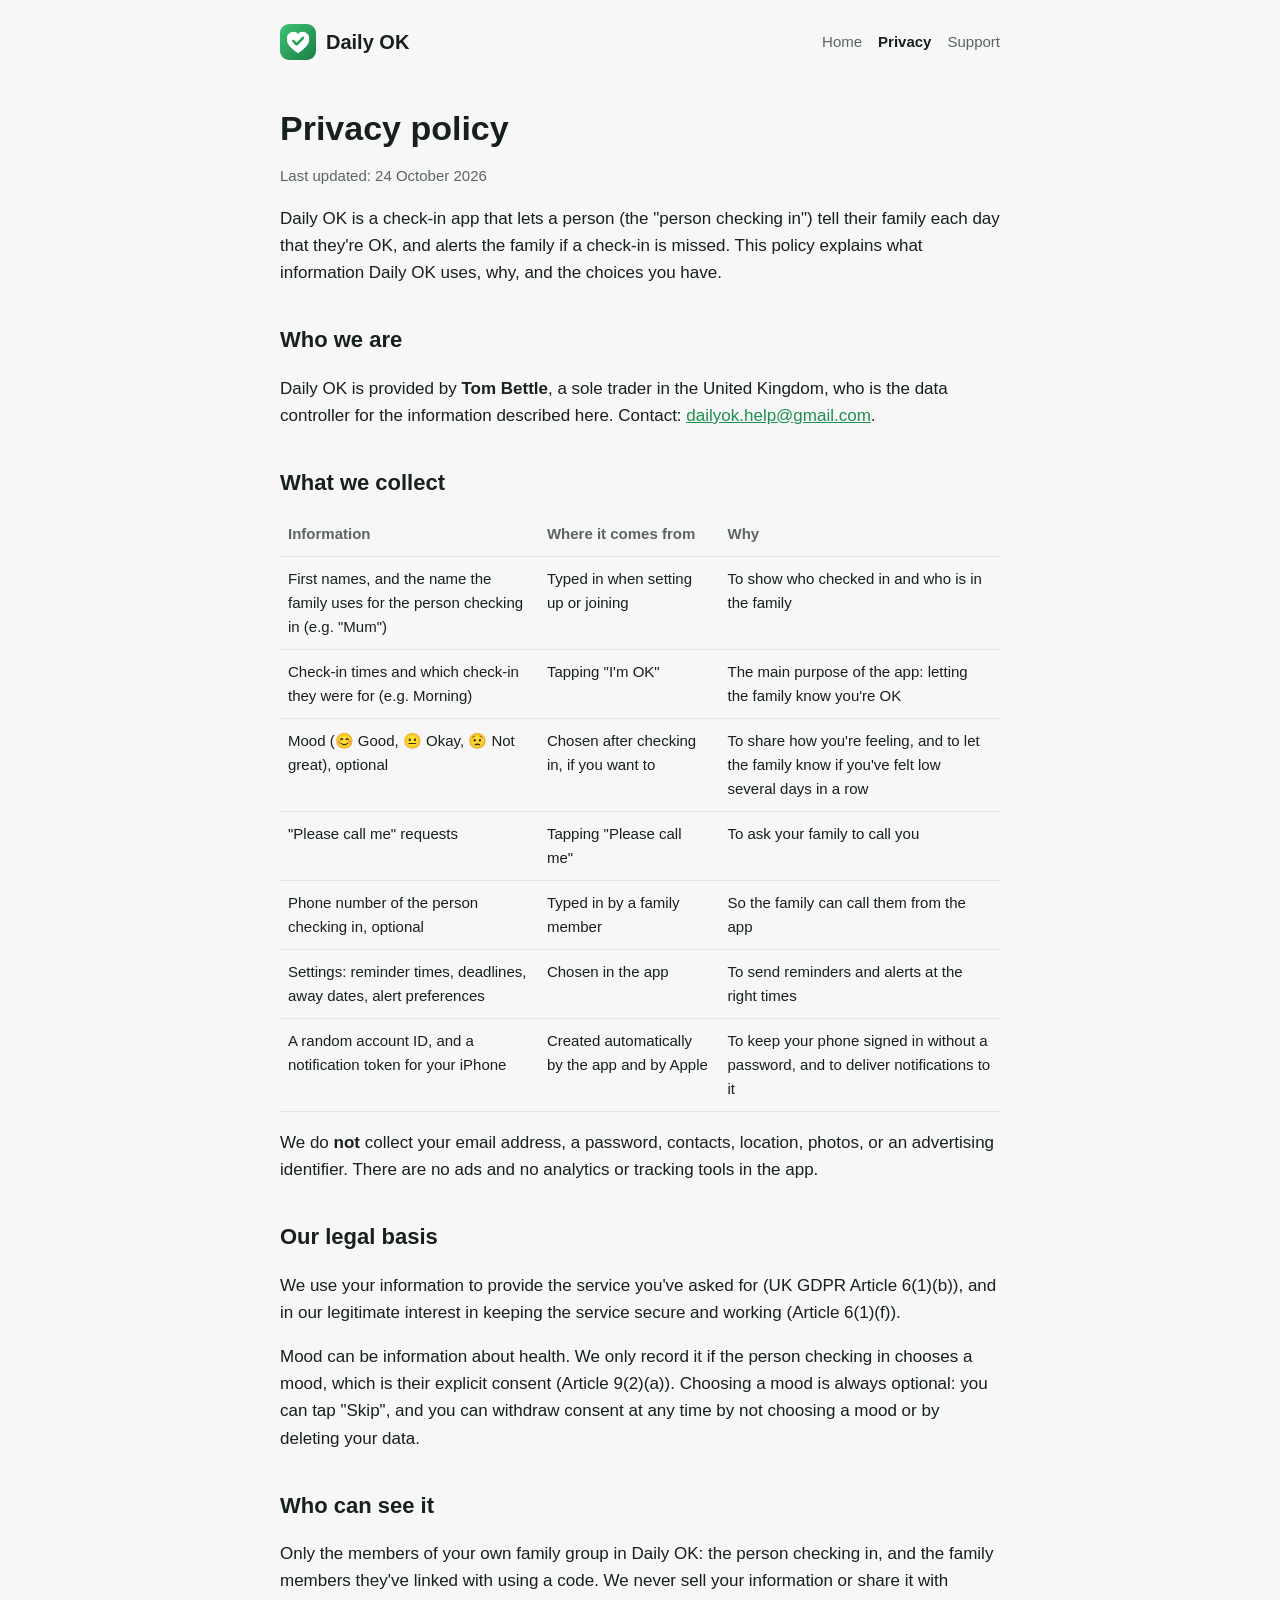
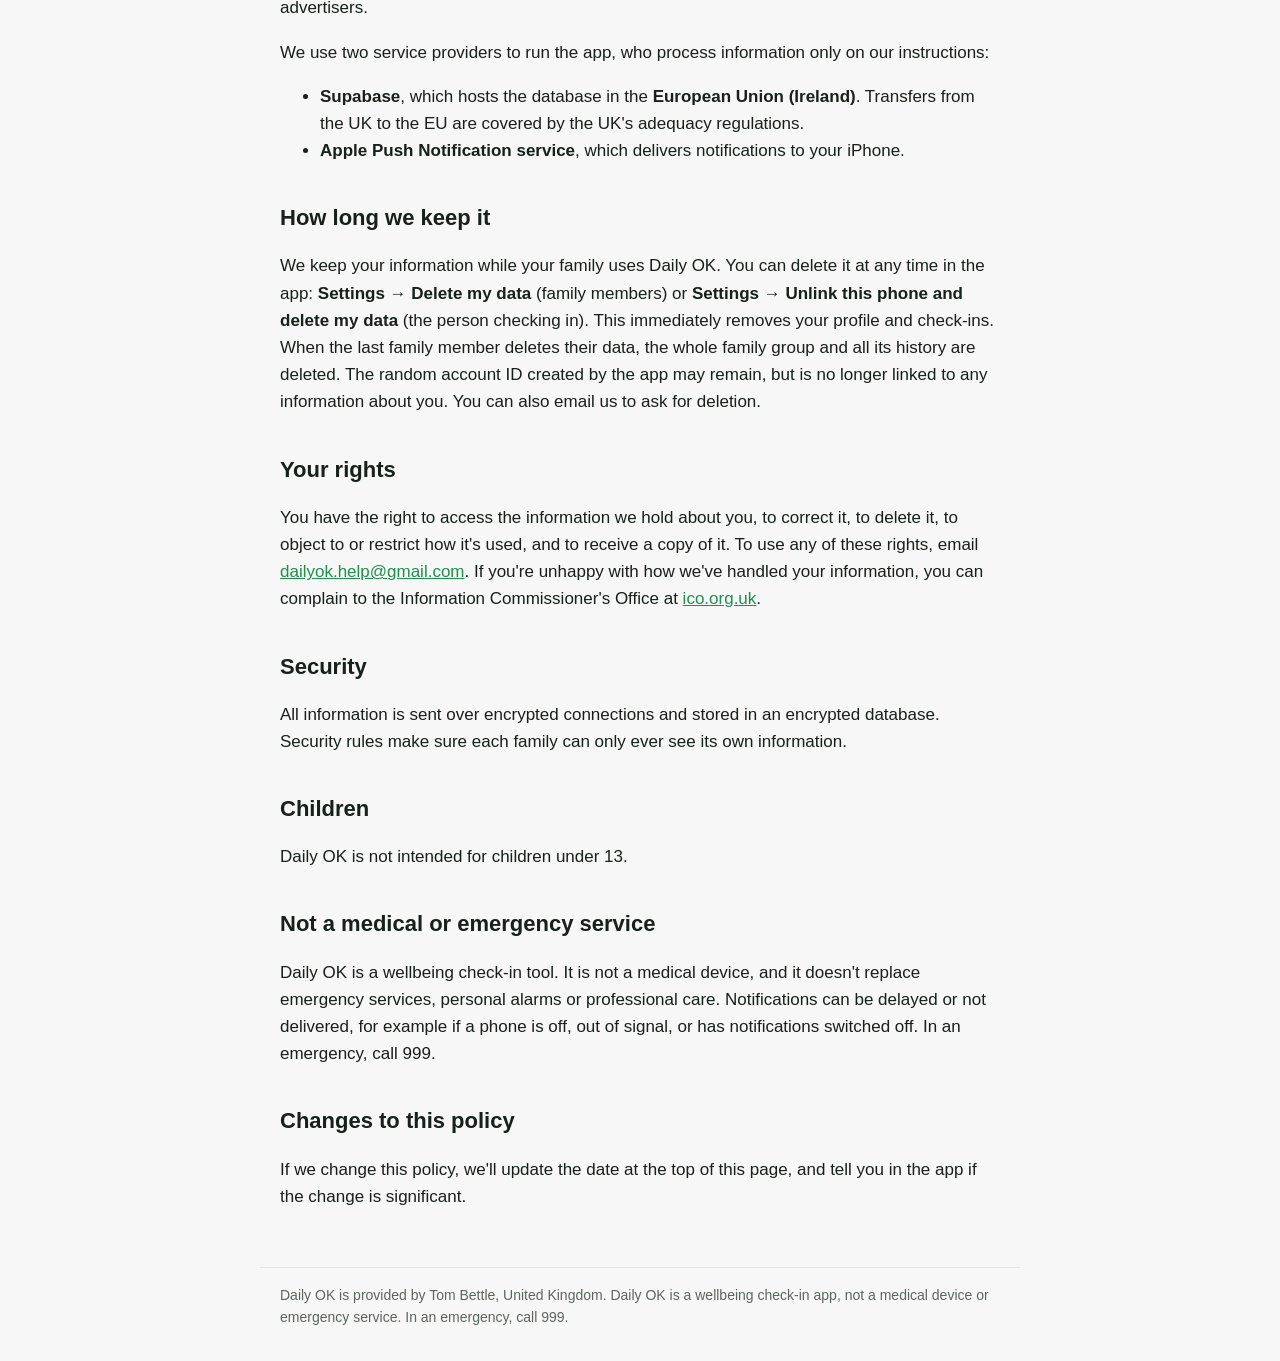
==== privacy.html @ 9c90e7b6 "Add Daily OK home, privacy policy and support pages Co-Authored-By: Claude Opus 5.5 <noreply@anthrop" ====
<!doctype html><html lang="en-GB"><head><meta charset="utf-8"><meta name="viewport" content="width=device-width, initial-scale=1"><link rel="icon" href="favicon.png"><link rel="stylesheet" href="style.css"><title>Privacy policy · Daily OK</title></head><body>
<header>
  <a class="brand" href="./"><img src="icon.png" alt="">Daily OK</a>
  <nav><a href="./" >Home</a><a href="privacy.html" aria-current="page">Privacy</a><a href="support.html" >Support</a></nav>
</header>
<main>
<h1>Privacy policy</h1>
<p class="updated">Last updated: 24 October 2026</p>

<p>Daily OK is a check-in app that lets a person (the "person checking in") tell their family each day that they're OK, and alerts the family if a check-in is missed. This policy explains what information Daily OK uses, why, and the choices you have.</p>

<h2>Who we are</h2>
<p>Daily OK is provided by <b>Tom Bettle</b>, a sole trader in the United Kingdom, who is the data controller for the information described here. Contact: <a href="mailto:dailyok.help@gmail.com">dailyok.help@gmail.com</a>.</p>

<h2>What we collect</h2>
<table>
<thead><tr><th>Information</th><th>Where it comes from</th><th>Why</th></tr></thead>
<tbody>
<tr><td>First names, and the name the family uses for the person checking in (e.g. "Mum")</td><td>Typed in when setting up or joining</td><td>To show who checked in and who is in the family</td></tr>
<tr><td>Check-in times and which check-in they were for (e.g. Morning)</td><td>Tapping "I'm OK"</td><td>The main purpose of the app: letting the family know you're OK</td></tr>
<tr><td>Mood (😊 Good, 😐 Okay, 😟 Not great), optional</td><td>Chosen after checking in, if you want to</td><td>To share how you're feeling, and to let the family know if you've felt low several days in a row</td></tr>
<tr><td>"Please call me" requests</td><td>Tapping "Please call me"</td><td>To ask your family to call you</td></tr>
<tr><td>Phone number of the person checking in, optional</td><td>Typed in by a family member</td><td>So the family can call them from the app</td></tr>
<tr><td>Settings: reminder times, deadlines, away dates, alert preferences</td><td>Chosen in the app</td><td>To send reminders and alerts at the right times</td></tr>
<tr><td>A random account ID, and a notification token for your iPhone</td><td>Created automatically by the app and by Apple</td><td>To keep your phone signed in without a password, and to deliver notifications to it</td></tr>
</tbody>
</table>
<p>We do <b>not</b> collect your email address, a password, contacts, location, photos, or an advertising identifier. There are no ads and no analytics or tracking tools in the app.</p>

<h2>Our legal basis</h2>
<p>We use your information to provide the service you've asked for (UK GDPR Article 6(1)(b)), and in our legitimate interest in keeping the service secure and working (Article 6(1)(f)).</p>
<p>Mood can be information about health. We only record it if the person checking in chooses a mood, which is their explicit consent (Article 9(2)(a)). Choosing a mood is always optional: you can tap "Skip", and you can withdraw consent at any time by not choosing a mood or by deleting your data.</p>

<h2>Who can see it</h2>
<p>Only the members of your own family group in Daily OK: the person checking in, and the family members they've linked with using a code. We never sell your information or share it with advertisers.</p>
<p>We use two service providers to run the app, who process information only on our instructions:</p>
<ul>
  <li><b>Supabase</b>, which hosts the database in the <b>European Union (Ireland)</b>. Transfers from the UK to the EU are covered by the UK's adequacy regulations.</li>
  <li><b>Apple Push Notification service</b>, which delivers notifications to your iPhone.</li>
</ul>

<h2>How long we keep it</h2>
<p>We keep your information while your family uses Daily OK. You can delete it at any time in the app: <b>Settings → Delete my data</b> (family members) or <b>Settings → Unlink this phone and delete my data</b> (the person checking in). This immediately removes your profile and check-ins. When the last family member deletes their data, the whole family group and all its history are deleted. The random account ID created by the app may remain, but is no longer linked to any information about you. You can also email us to ask for deletion.</p>

<h2>Your rights</h2>
<p>You have the right to access the information we hold about you, to correct it, to delete it, to object to or restrict how it's used, and to receive a copy of it. To use any of these rights, email <a href="mailto:dailyok.help@gmail.com">dailyok.help@gmail.com</a>. If you're unhappy with how we've handled your information, you can complain to the Information Commissioner's Office at <a href="https://ico.org.uk">ico.org.uk</a>.</p>

<h2>Security</h2>
<p>All information is sent over encrypted connections and stored in an encrypted database. Security rules make sure each family can only ever see its own information.</p>

<h2>Children</h2>
<p>Daily OK is not intended for children under 13.</p>

<h2>Not a medical or emergency service</h2>
<p>Daily OK is a wellbeing check-in tool. It is not a medical device, and it doesn't replace emergency services, personal alarms or professional care. Notifications can be delayed or not delivered, for example if a phone is off, out of signal, or has notifications switched off. In an emergency, call 999.</p>

<h2>Changes to this policy</h2>
<p>If we change this policy, we'll update the date at the top of this page, and tell you in the app if the change is significant.</p>
</main>
<footer>Daily OK is provided by Tom Bettle, United Kingdom. Daily OK is a wellbeing check-in app, not a medical device or emergency service. In an emergency, call 999.</footer>
</body></html>
---- style.css ----
:root {
  --bg: #f6f7f6;
  --surface: #ffffff;
  --text: #17201a;
  --muted: #5b665e;
  --line: #e2e6e3;
  --brand: #1f8f4e;
  --brand-soft: #e7f5ec;
}
@media (prefers-color-scheme: dark) {
  :root {
    --bg: #0f1411;
    --surface: #171e19;
    --text: #e9efea;
    --muted: #a3b0a7;
    --line: #2a332d;
    --brand: #4fcf85;
    --brand-soft: #18301f;
  }
}
* { box-sizing: border-box; }
body {
  margin: 0;
  background: var(--bg);
  color: var(--text);
  font: 17px/1.6 -apple-system, BlinkMacSystemFont, "Segoe UI", Roboto, Helvetica, Arial, sans-serif;
}
a { color: var(--brand); }
header, main, footer { max-width: 760px; margin: 0 auto; padding: 0 20px; }
header { display: flex; align-items: center; gap: 12px; padding-top: 24px; padding-bottom: 8px; }
header a.brand { display: flex; align-items: center; gap: 10px; color: var(--text); text-decoration: none; font-weight: 700; font-size: 20px; }
header img { width: 36px; height: 36px; border-radius: 9px; }
nav { margin-left: auto; display: flex; gap: 16px; font-size: 15px; }
nav a { color: var(--muted); text-decoration: none; }
nav a[aria-current="page"] { color: var(--text); font-weight: 600; }
main { padding-top: 16px; padding-bottom: 40px; }
h1 { font-size: 34px; line-height: 1.2; margin: 24px 0 8px; }
h2 { font-size: 22px; margin: 36px 0 8px; }
h3 { font-size: 18px; margin: 24px 0 4px; }
.lead { font-size: 20px; color: var(--muted); margin-top: 0; }
.updated { color: var(--muted); font-size: 15px; }
.hero { text-align: center; padding: 32px 0 8px; }
.hero img { width: 120px; height: 120px; border-radius: 27px; box-shadow: 0 8px 24px rgba(0,0,0,.15); }
.cards { display: grid; grid-template-columns: repeat(auto-fit, minmax(220px, 1fr)); gap: 14px; margin: 28px 0; }
.card { background: var(--surface); border: 1px solid var(--line); border-radius: 16px; padding: 18px; }
.card b { display: block; margin-bottom: 4px; }
.card span { color: var(--muted); font-size: 15px; }
.note { background: var(--brand-soft); border-radius: 14px; padding: 14px 18px; margin: 24px 0; }
table { width: 100%; border-collapse: collapse; margin: 12px 0; font-size: 15px; }
th, td { text-align: left; vertical-align: top; padding: 10px 8px; border-bottom: 1px solid var(--line); }
th { color: var(--muted); font-weight: 600; }
footer { border-top: 1px solid var(--line); padding-top: 16px; padding-bottom: 32px; color: var(--muted); font-size: 14px; }
@media (max-width: 520px) {
  h1 { font-size: 28px; }
  nav { gap: 12px; }
  table, thead, tbody, tr, th, td { display: block; }
  thead { display: none; }
  td { border: none; padding: 2px 0; }
  td:first-child { font-weight: 600; }
  td:not(:first-child) { color: var(--muted); }
  tr { border-bottom: 1px solid var(--line); padding: 10px 0; }
}
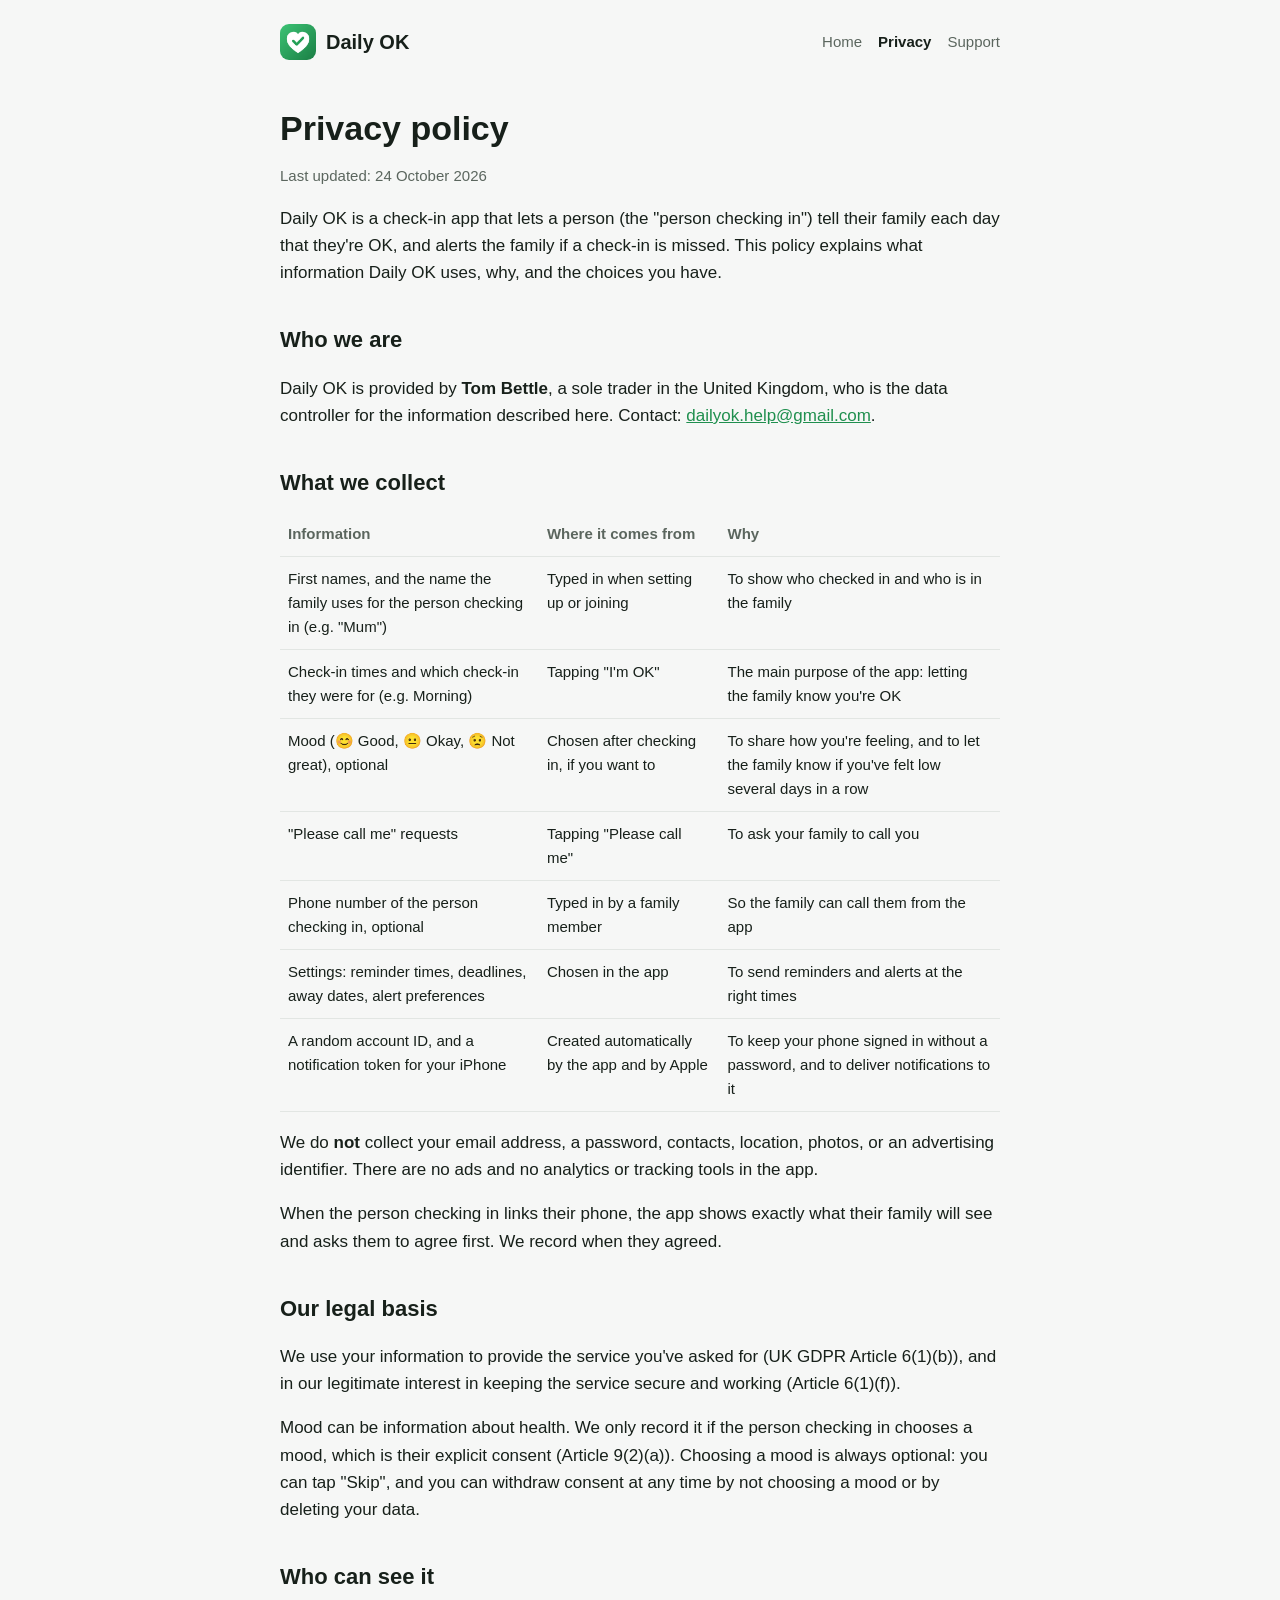
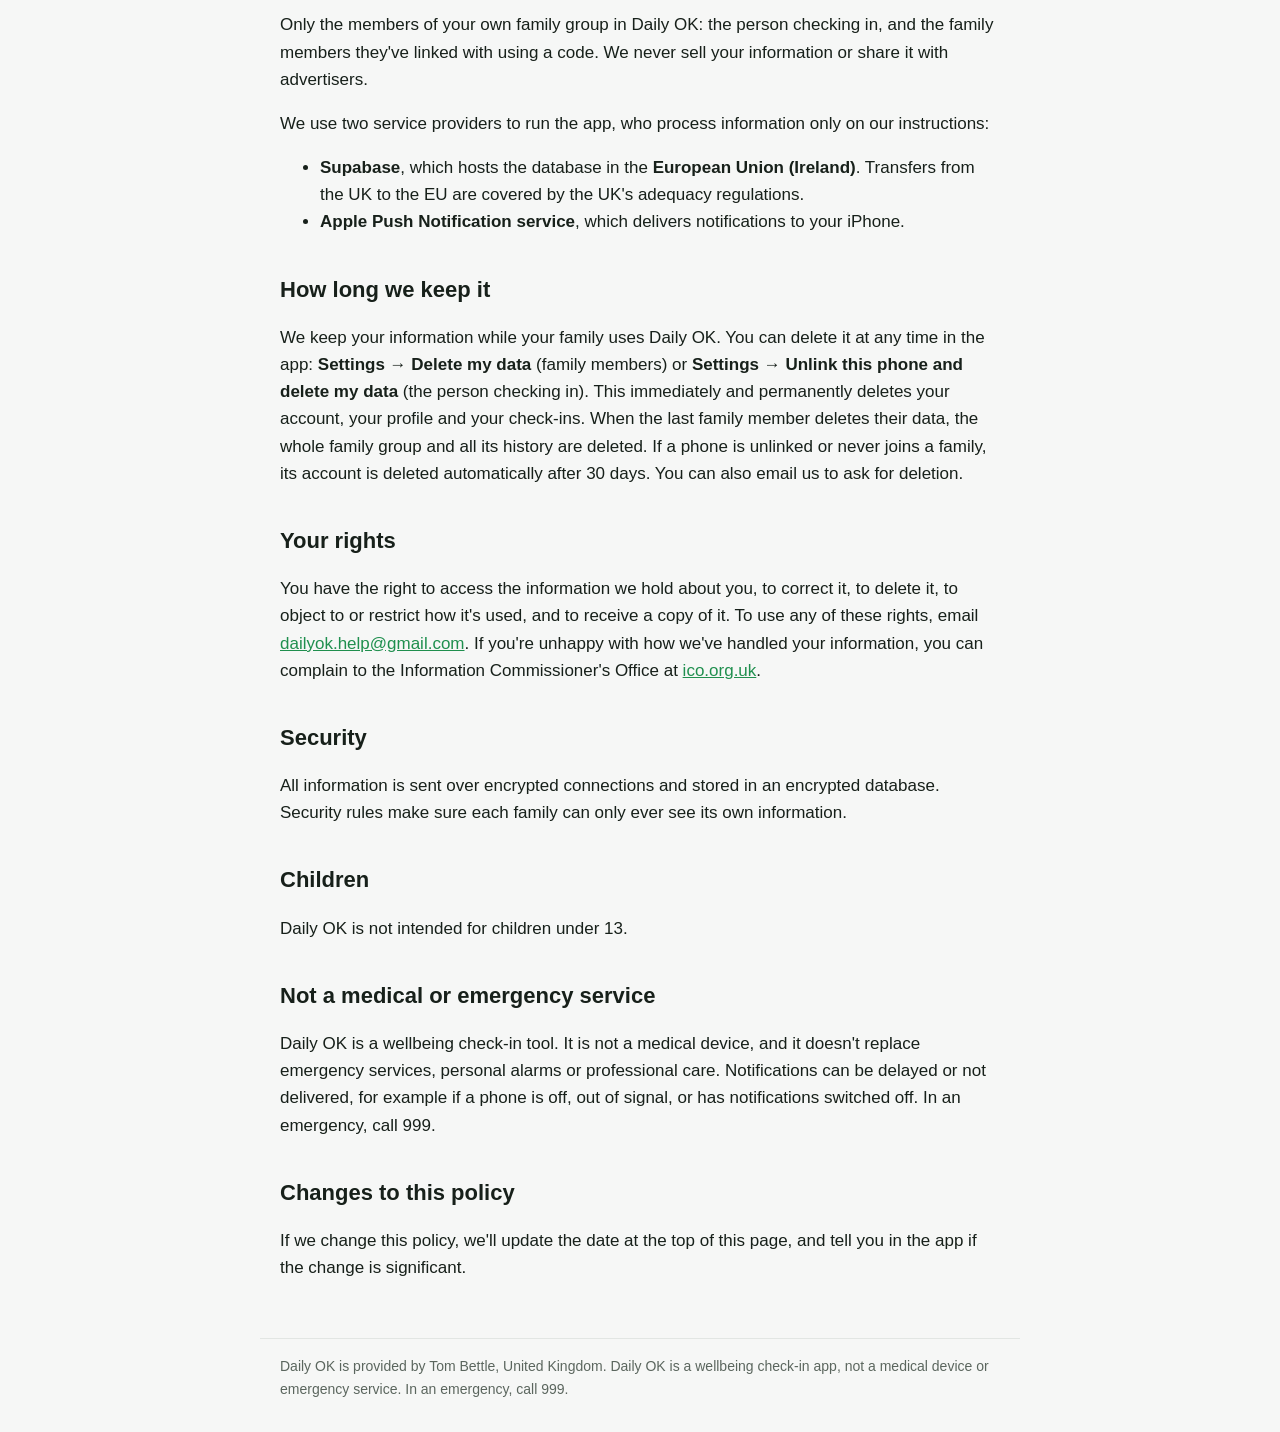
==== commit 660491b1: "Privacy policy: full account deletion and consent on linking Co-Authored-By: Claude Opus 5.5 <norepl" ====
--- a/privacy.html
+++ b/privacy.html
@@ -27,6 +27,8 @@
 </table>
 <p>We do <b>not</b> collect your email address, a password, contacts, location, photos, or an advertising identifier. There are no ads and no analytics or tracking tools in the app.</p>
 
+<p>When the person checking in links their phone, the app shows exactly what their family will see and asks them to agree first. We record when they agreed.</p>
+
 <h2>Our legal basis</h2>
 <p>We use your information to provide the service you've asked for (UK GDPR Article 6(1)(b)), and in our legitimate interest in keeping the service secure and working (Article 6(1)(f)).</p>
 <p>Mood can be information about health. We only record it if the person checking in chooses a mood, which is their explicit consent (Article 9(2)(a)). Choosing a mood is always optional: you can tap "Skip", and you can withdraw consent at any time by not choosing a mood or by deleting your data.</p>
@@ -40,7 +42,7 @@
 </ul>
 
 <h2>How long we keep it</h2>
-<p>We keep your information while your family uses Daily OK. You can delete it at any time in the app: <b>Settings → Delete my data</b> (family members) or <b>Settings → Unlink this phone and delete my data</b> (the person checking in). This immediately removes your profile and check-ins. When the last family member deletes their data, the whole family group and all its history are deleted. The random account ID created by the app may remain, but is no longer linked to any information about you. You can also email us to ask for deletion.</p>
+<p>We keep your information while your family uses Daily OK. You can delete it at any time in the app: <b>Settings → Delete my data</b> (family members) or <b>Settings → Unlink this phone and delete my data</b> (the person checking in). This immediately and permanently deletes your account, your profile and your check-ins. When the last family member deletes their data, the whole family group and all its history are deleted. If a phone is unlinked or never joins a family, its account is deleted automatically after 30 days. You can also email us to ask for deletion.</p>
 
 <h2>Your rights</h2>
 <p>You have the right to access the information we hold about you, to correct it, to delete it, to object to or restrict how it's used, and to receive a copy of it. To use any of these rights, email <a href="mailto:dailyok.help@gmail.com">dailyok.help@gmail.com</a>. If you're unhappy with how we've handled your information, you can complain to the Information Commissioner's Office at <a href="https://ico.org.uk">ico.org.uk</a>.</p>
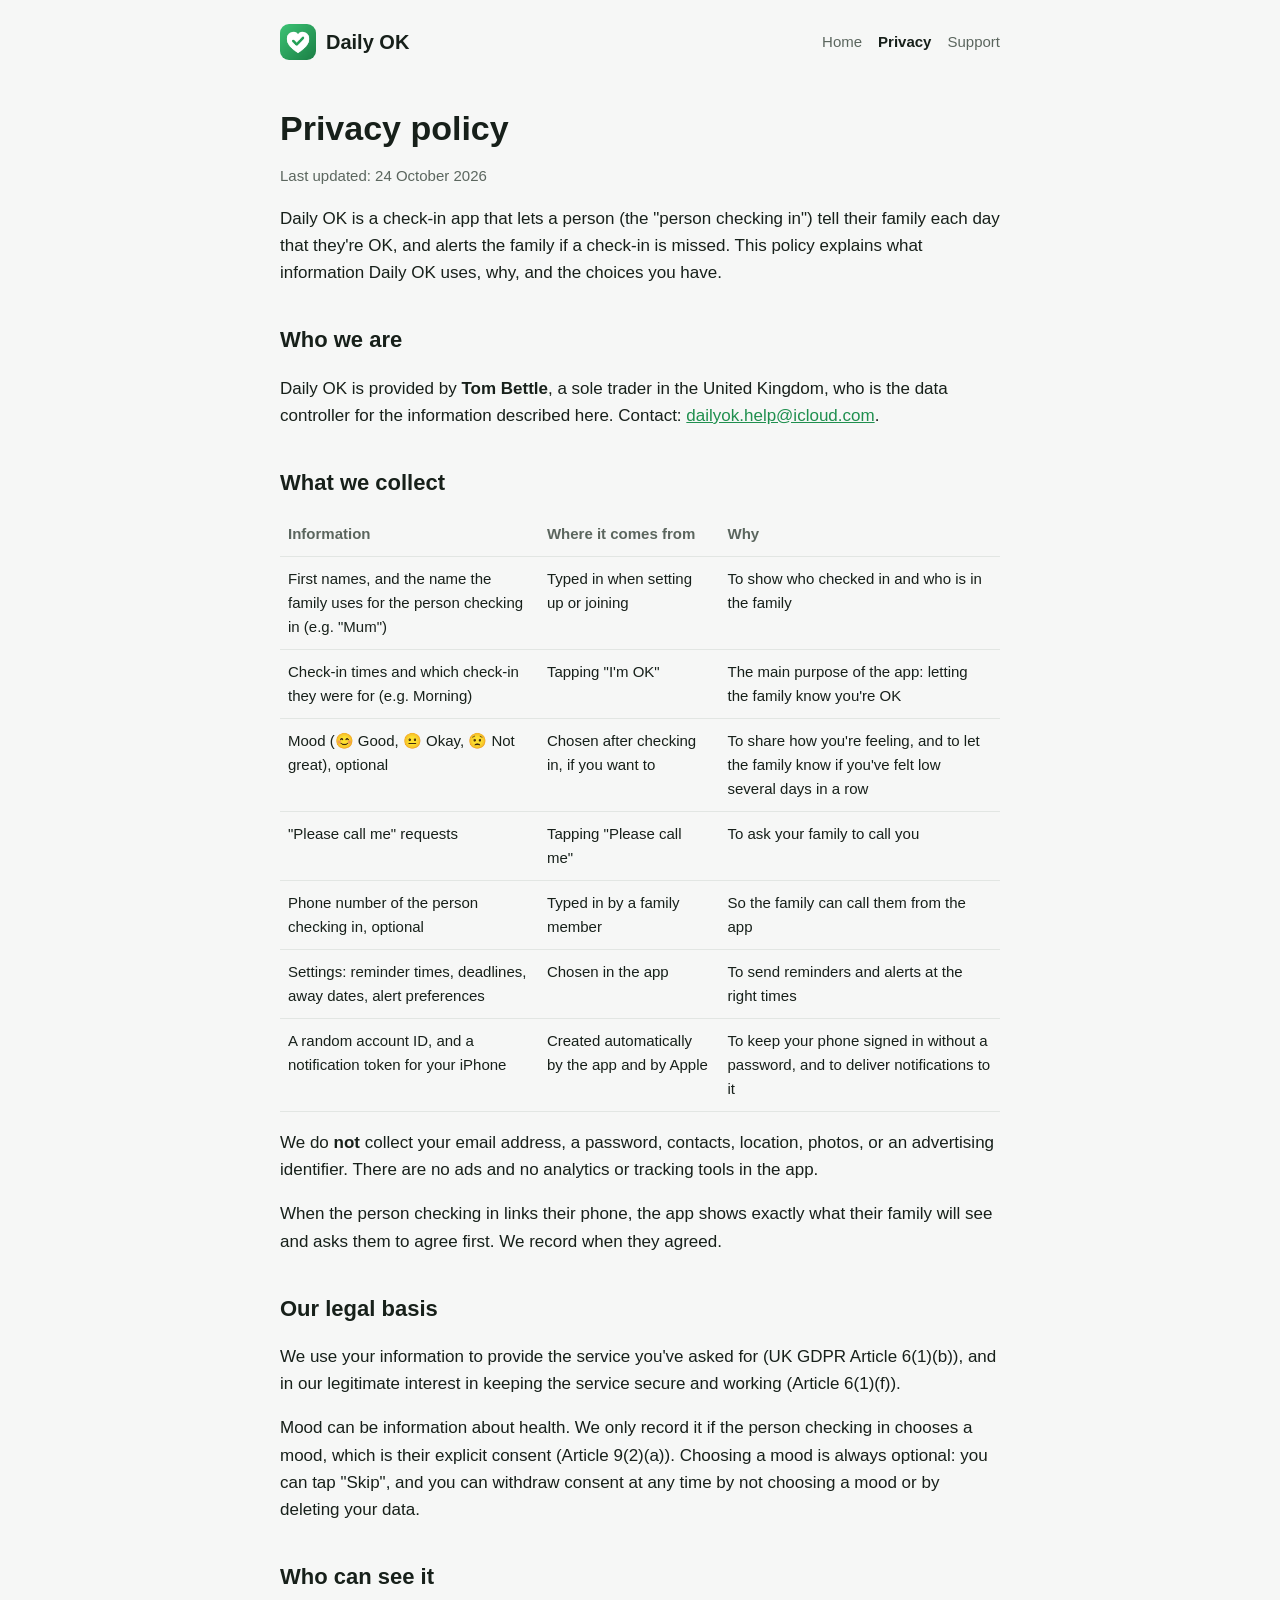
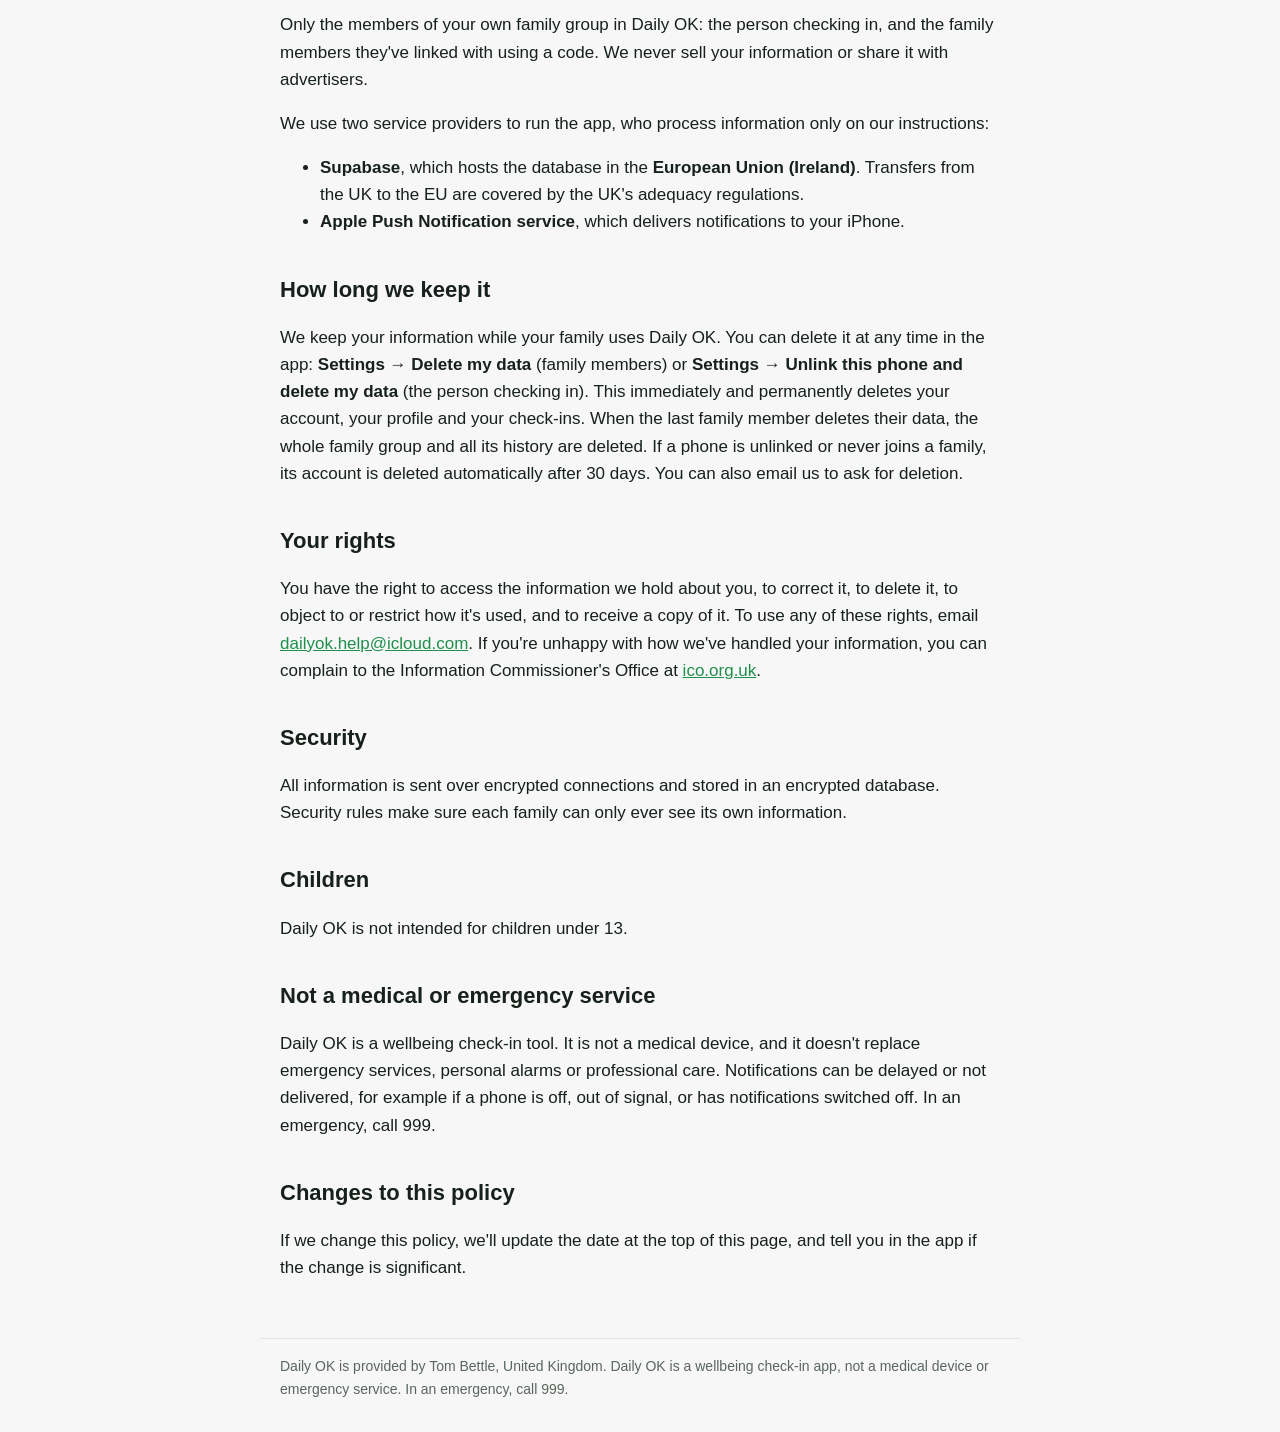
==== commit 0a14f744: "Use the iCloud contact address Co-Authored-By: Claude Opus 5.5 <noreply@anthropic.com> Claude-Sessio" ====
--- a/privacy.html
+++ b/privacy.html
@@ -10,7 +10,7 @@
 <p>Daily OK is a check-in app that lets a person (the "person checking in") tell their family each day that they're OK, and alerts the family if a check-in is missed. This policy explains what information Daily OK uses, why, and the choices you have.</p>
 
 <h2>Who we are</h2>
-<p>Daily OK is provided by <b>Tom Bettle</b>, a sole trader in the United Kingdom, who is the data controller for the information described here. Contact: <a href="mailto:dailyok.help@gmail.com">dailyok.help@gmail.com</a>.</p>
+<p>Daily OK is provided by <b>Tom Bettle</b>, a sole trader in the United Kingdom, who is the data controller for the information described here. Contact: <a href="mailto:dailyok.help@icloud.com">dailyok.help@icloud.com</a>.</p>
 
 <h2>What we collect</h2>
 <table>
@@ -45,7 +45,7 @@
 <p>We keep your information while your family uses Daily OK. You can delete it at any time in the app: <b>Settings → Delete my data</b> (family members) or <b>Settings → Unlink this phone and delete my data</b> (the person checking in). This immediately and permanently deletes your account, your profile and your check-ins. When the last family member deletes their data, the whole family group and all its history are deleted. If a phone is unlinked or never joins a family, its account is deleted automatically after 30 days. You can also email us to ask for deletion.</p>
 
 <h2>Your rights</h2>
-<p>You have the right to access the information we hold about you, to correct it, to delete it, to object to or restrict how it's used, and to receive a copy of it. To use any of these rights, email <a href="mailto:dailyok.help@gmail.com">dailyok.help@gmail.com</a>. If you're unhappy with how we've handled your information, you can complain to the Information Commissioner's Office at <a href="https://ico.org.uk">ico.org.uk</a>.</p>
+<p>You have the right to access the information we hold about you, to correct it, to delete it, to object to or restrict how it's used, and to receive a copy of it. To use any of these rights, email <a href="mailto:dailyok.help@icloud.com">dailyok.help@icloud.com</a>. If you're unhappy with how we've handled your information, you can complain to the Information Commissioner's Office at <a href="https://ico.org.uk">ico.org.uk</a>.</p>
 
 <h2>Security</h2>
 <p>All information is sent over encrypted connections and stored in an encrypted database. Security rules make sure each family can only ever see its own information.</p>
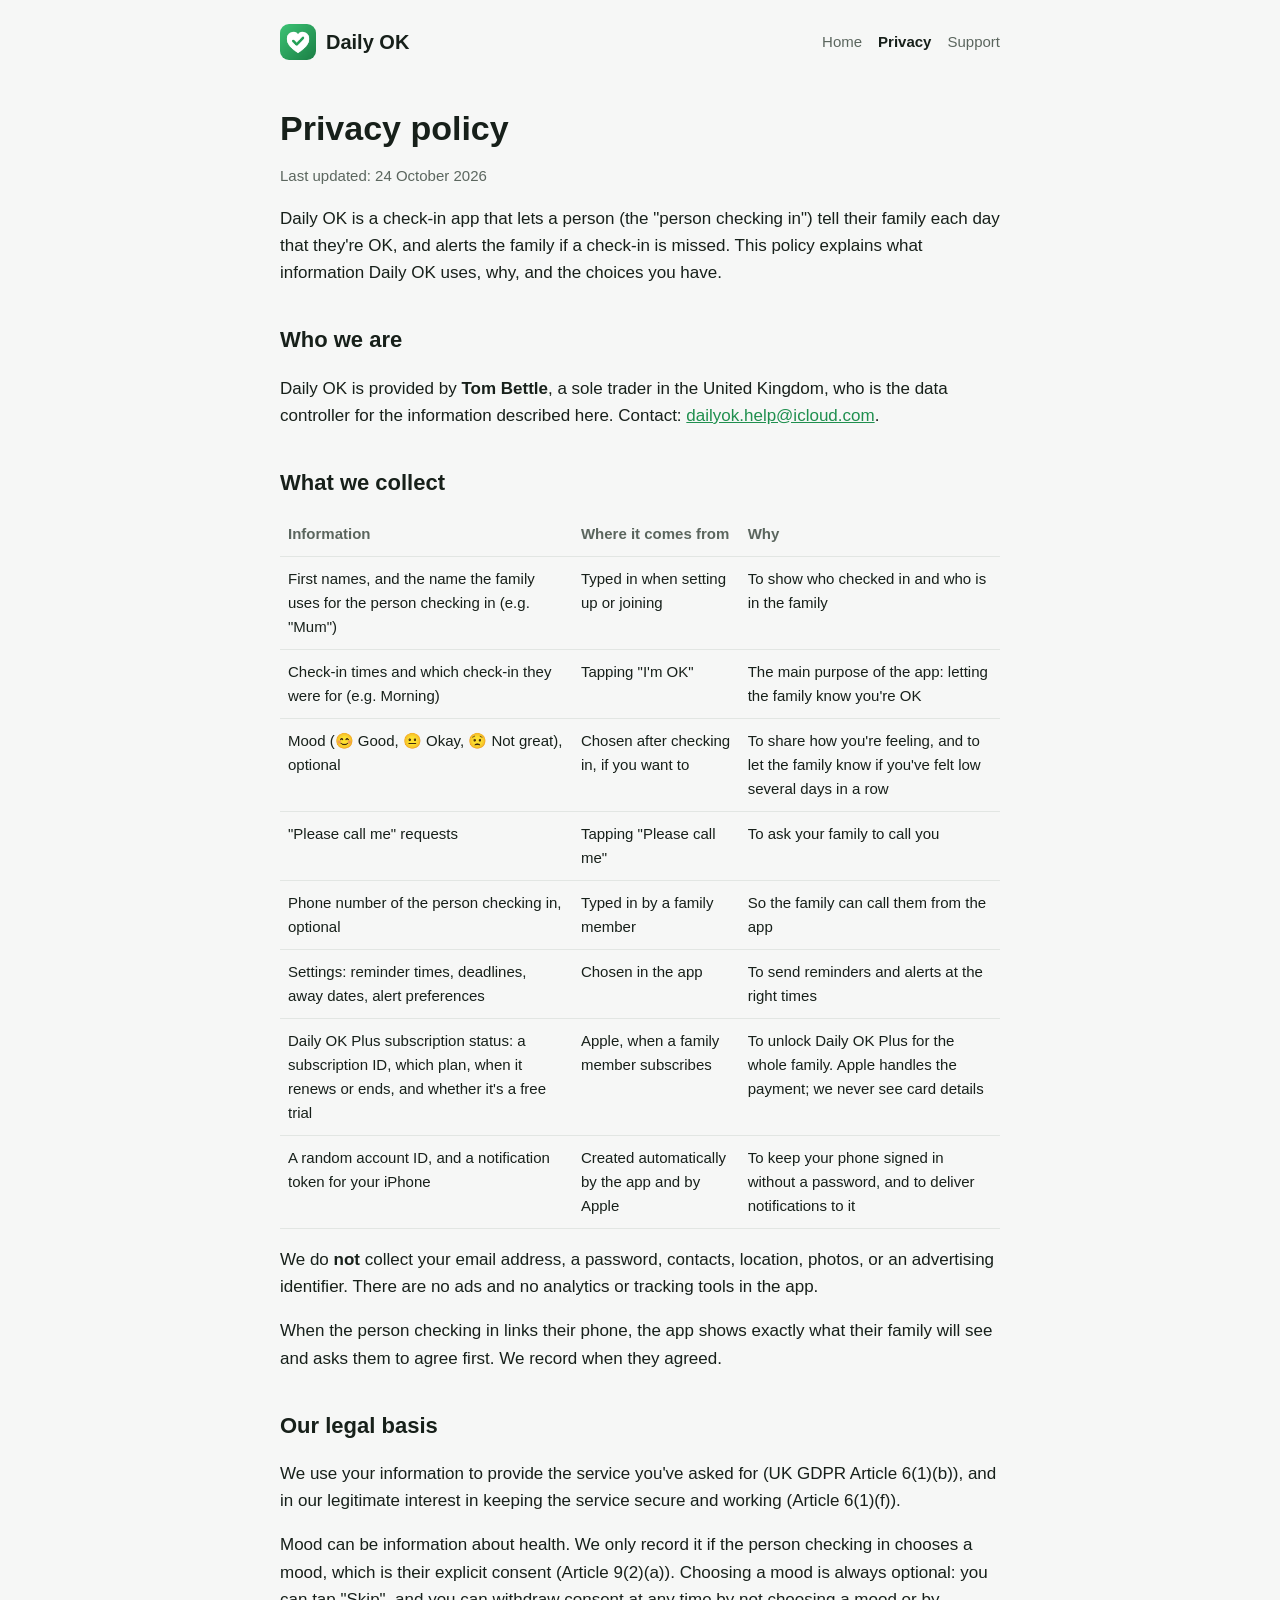
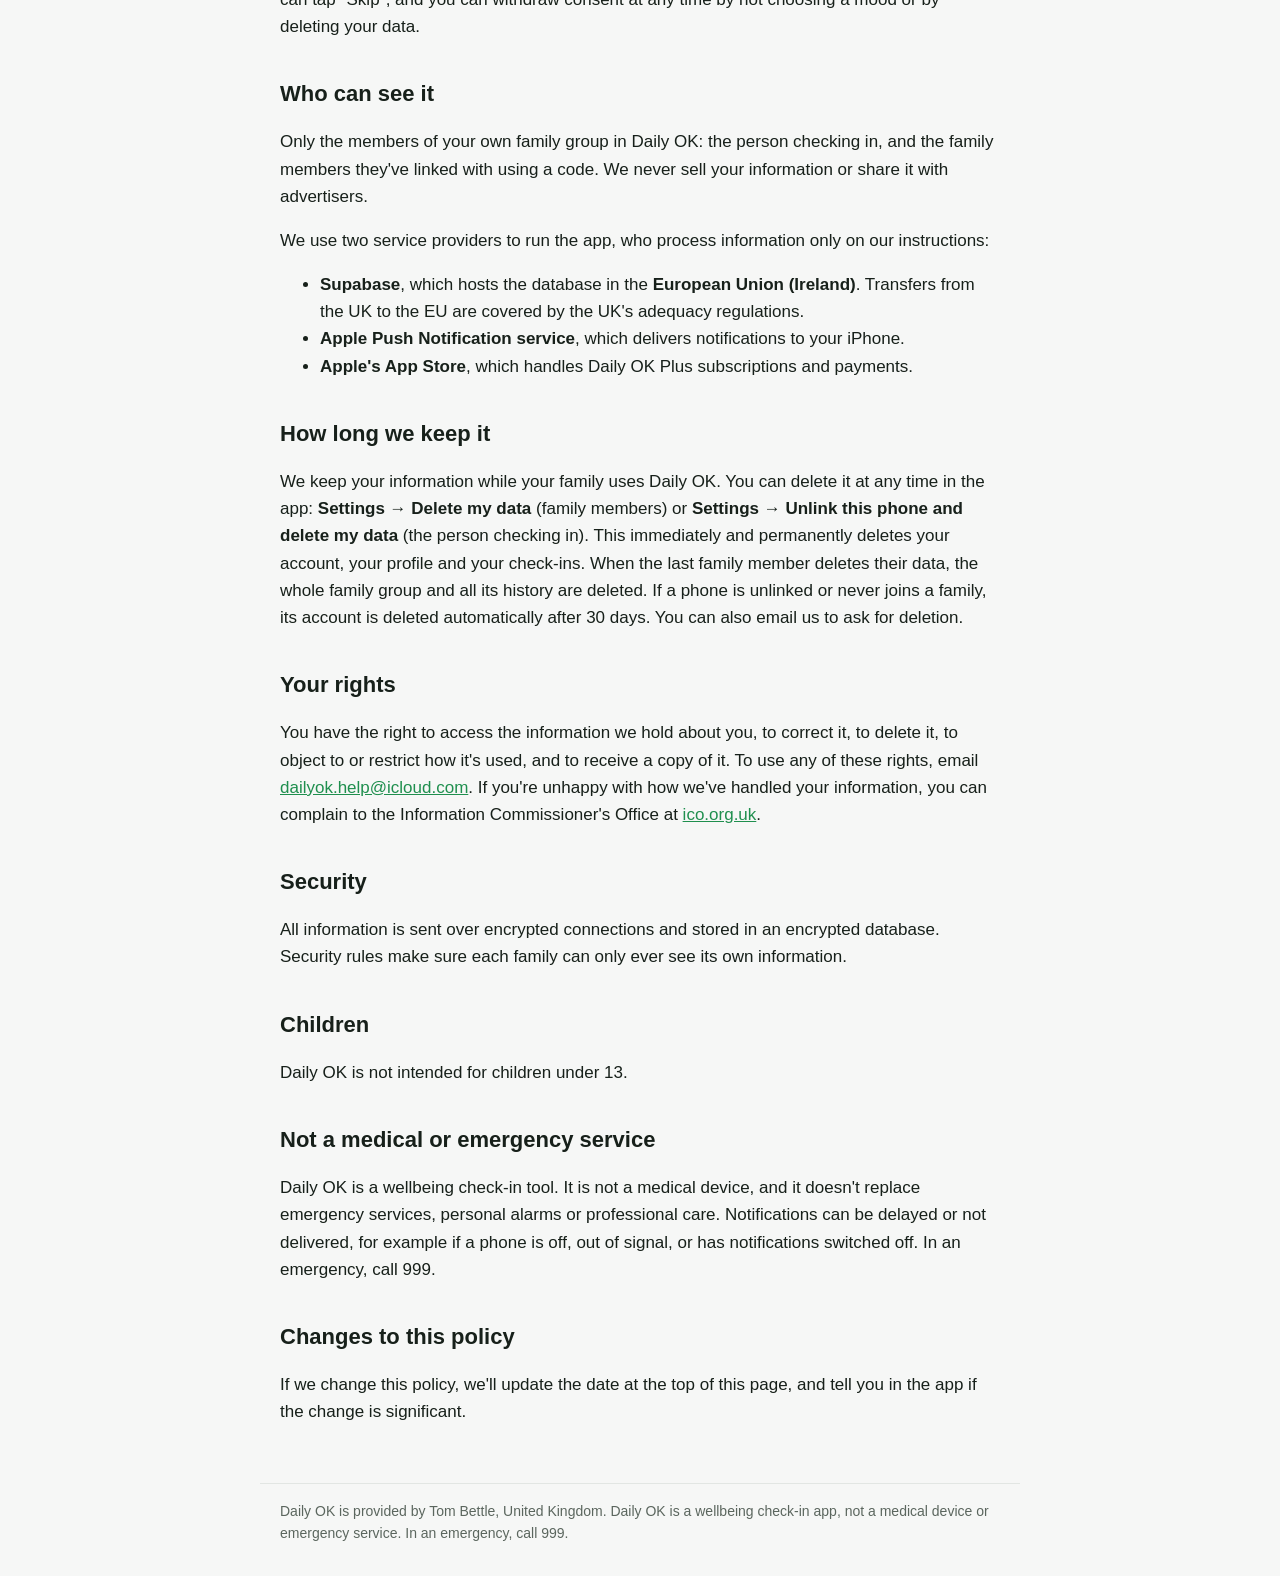
==== commit a118481c: "Mention Daily OK Plus on the home page and privacy policy Co-Authored-By: Claude Opus 5.5 <noreply@a" ====
--- a/privacy.html
+++ b/privacy.html
@@ -22,6 +22,7 @@
 <tr><td>"Please call me" requests</td><td>Tapping "Please call me"</td><td>To ask your family to call you</td></tr>
 <tr><td>Phone number of the person checking in, optional</td><td>Typed in by a family member</td><td>So the family can call them from the app</td></tr>
 <tr><td>Settings: reminder times, deadlines, away dates, alert preferences</td><td>Chosen in the app</td><td>To send reminders and alerts at the right times</td></tr>
+<tr><td>Daily OK Plus subscription status: a subscription ID, which plan, when it renews or ends, and whether it's a free trial</td><td>Apple, when a family member subscribes</td><td>To unlock Daily OK Plus for the whole family. Apple handles the payment; we never see card details</td></tr>
 <tr><td>A random account ID, and a notification token for your iPhone</td><td>Created automatically by the app and by Apple</td><td>To keep your phone signed in without a password, and to deliver notifications to it</td></tr>
 </tbody>
 </table>
@@ -39,6 +40,7 @@
 <ul>
   <li><b>Supabase</b>, which hosts the database in the <b>European Union (Ireland)</b>. Transfers from the UK to the EU are covered by the UK's adequacy regulations.</li>
   <li><b>Apple Push Notification service</b>, which delivers notifications to your iPhone.</li>
+  <li><b>Apple's App Store</b>, which handles Daily OK Plus subscriptions and payments.</li>
 </ul>
 
 <h2>How long we keep it</h2>
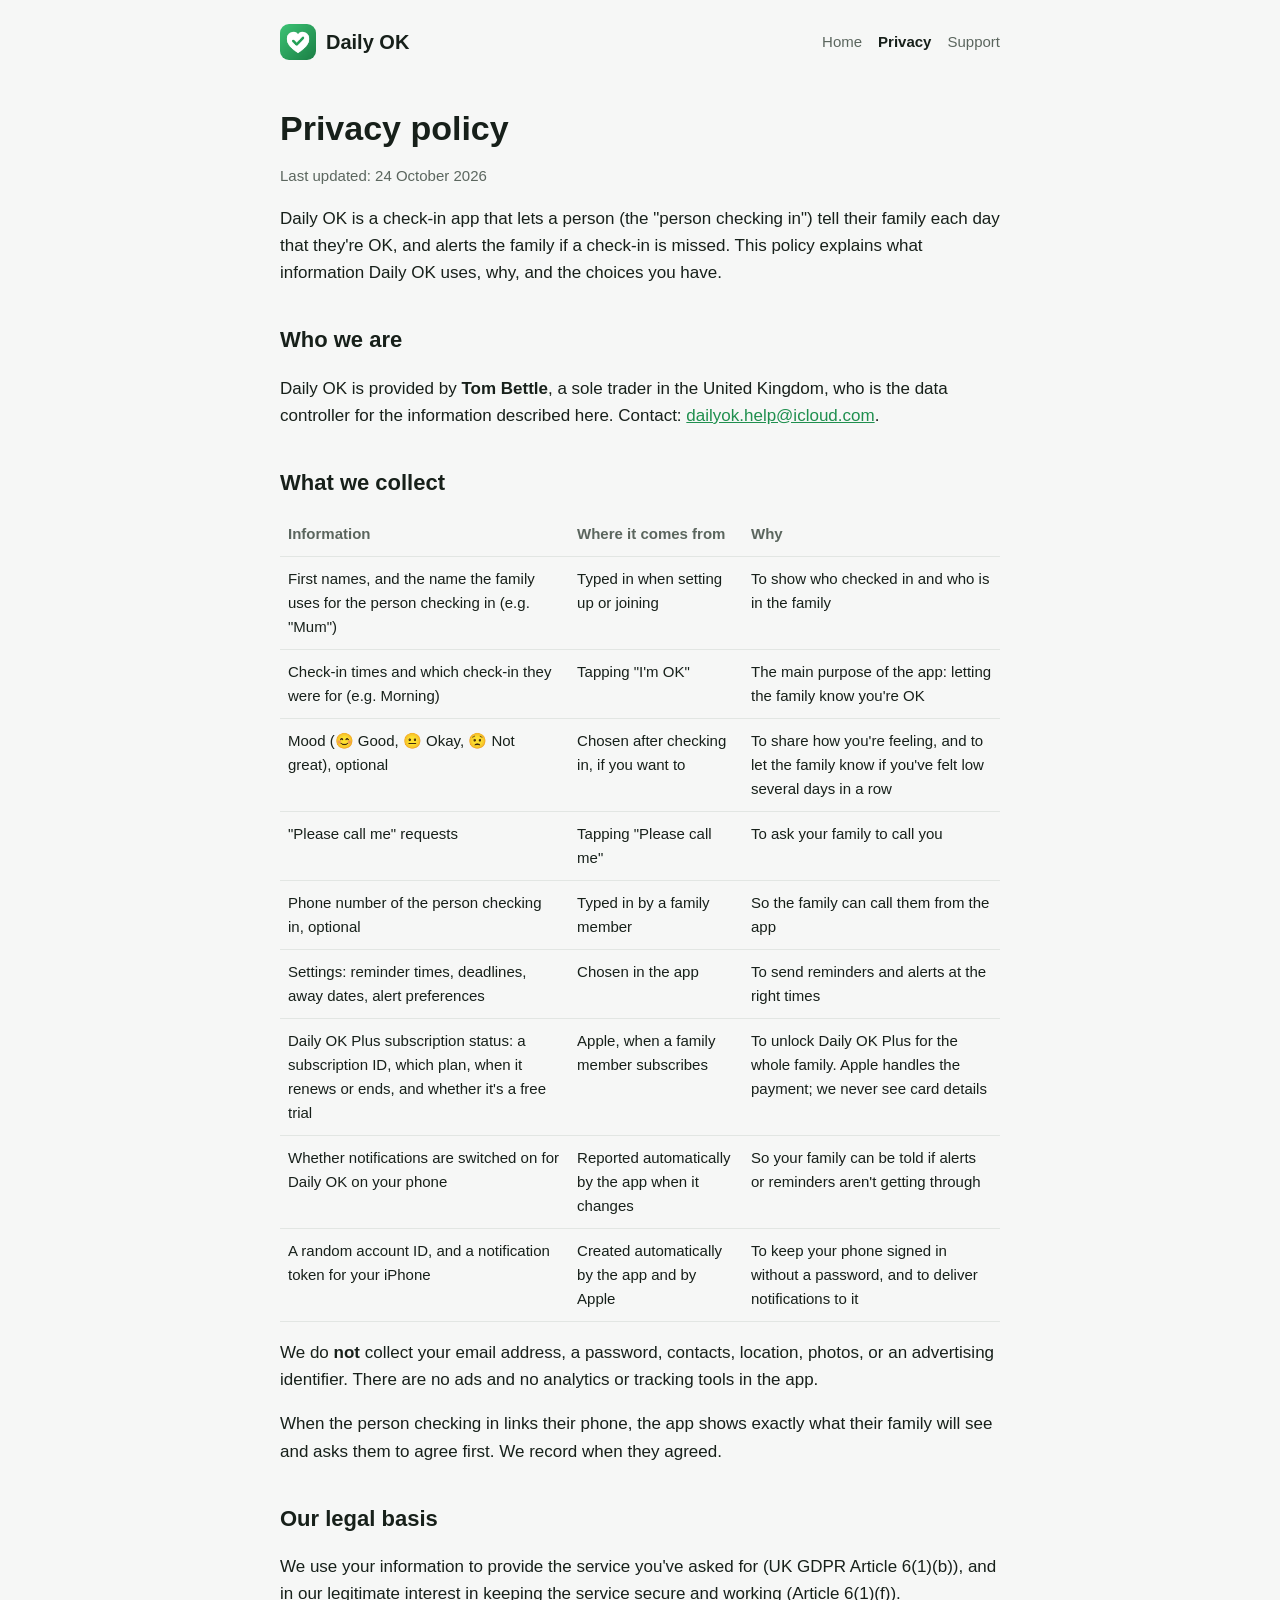
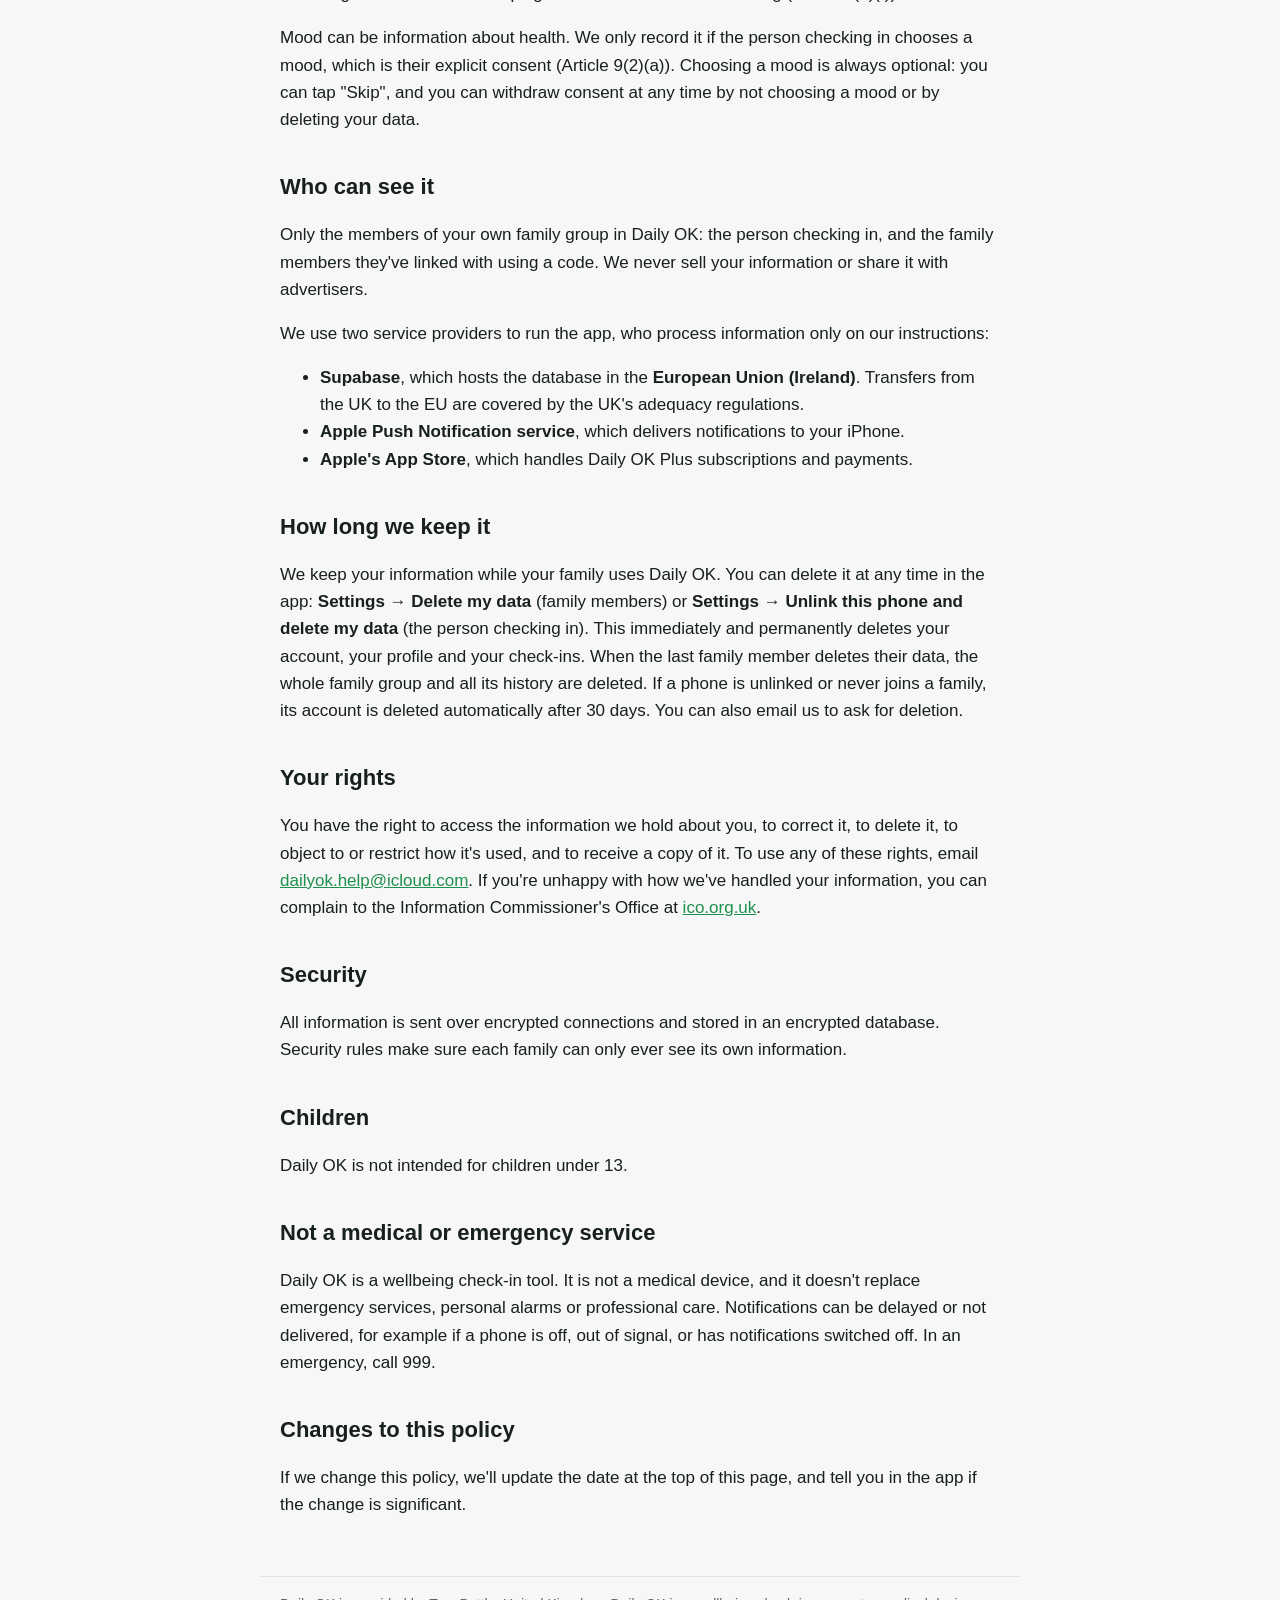
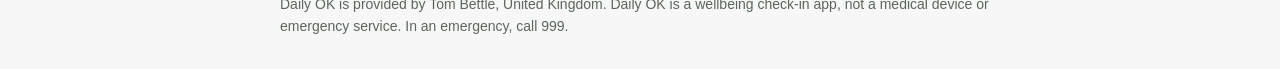
==== commit b47d8ae7: "Privacy policy: notification setting status Co-Authored-By: Claude Opus 5.5 <noreply@anthropic.com> " ====
--- a/privacy.html
+++ b/privacy.html
@@ -23,6 +23,7 @@
 <tr><td>Phone number of the person checking in, optional</td><td>Typed in by a family member</td><td>So the family can call them from the app</td></tr>
 <tr><td>Settings: reminder times, deadlines, away dates, alert preferences</td><td>Chosen in the app</td><td>To send reminders and alerts at the right times</td></tr>
 <tr><td>Daily OK Plus subscription status: a subscription ID, which plan, when it renews or ends, and whether it's a free trial</td><td>Apple, when a family member subscribes</td><td>To unlock Daily OK Plus for the whole family. Apple handles the payment; we never see card details</td></tr>
+<tr><td>Whether notifications are switched on for Daily OK on your phone</td><td>Reported automatically by the app when it changes</td><td>So your family can be told if alerts or reminders aren't getting through</td></tr>
 <tr><td>A random account ID, and a notification token for your iPhone</td><td>Created automatically by the app and by Apple</td><td>To keep your phone signed in without a password, and to deliver notifications to it</td></tr>
 </tbody>
 </table>
